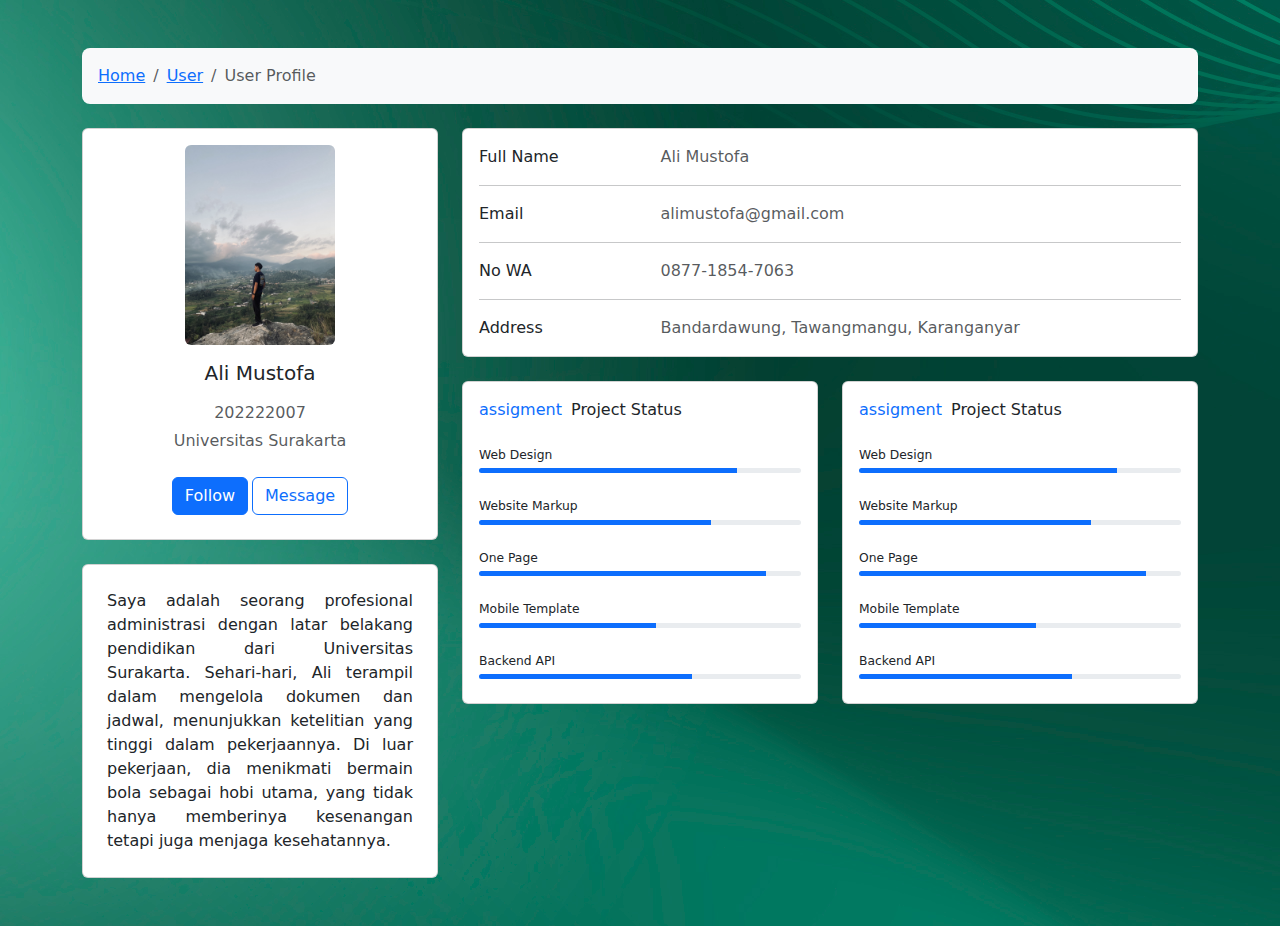
==== dashboard.html @ e3e39431 "Tugas Login PHP" ====
<!DOCTYPE html>
<html lang="en">
<head>
    <meta charset="UTF-8">
    <meta name="viewport" content="width=device-width, initial-scale=1.0">
    <link href="https://cdn.jsdelivr.net/npm/bootstrap@5.3.3/dist/css/bootstrap.min.css" rel="stylesheet" integrity="sha384-QWTKZyjpPEjISv5WaRU9OFeRpok6YctnYmDr5pNlyT2bRjXh0JMhjY6hW+ALEwIH" crossorigin="anonymous">
    <title>Document</title>
</head>
<body>
    <section style="background-image: url('./img/bg2.jpg');">
        <div class="container py-5">
          <div class="row">
            <div class="col">
              <nav aria-label="breadcrumb" class="bg-body-tertiary rounded-3 p-3 mb-4">
                <ol class="breadcrumb mb-0">
                  <li class="breadcrumb-item"><a href="#">Home</a></li>
                  <li class="breadcrumb-item"><a href="#">User</a></li>
                  <li class="breadcrumb-item active" aria-current="page">User Profile</li>
                </ol>
              </nav>
            </div>
          </div>
      
          <div class="row">
            <div class="col-lg-4">
              <div class="card mb-4">
                <div class="card-body text-center">
                  <img src="./img/ali_tugasLogin.jpg" alt="avatar"
                    class="rounded img-fluid" style="width: 150px;">
                  <h5 class="my-3">Ali Mustofa</h5>
                  <p class="text-muted mb-1">202222007</p>
                  <p class="text-muted mb-4">Universitas Surakarta</p>
                  <div class="d-flex justify-content-center mb-2">
                    <button  type="button" data-mdb-button-init data-mdb-ripple-init class="btn btn-primary">Follow</button>
                    <button  type="button" data-mdb-button-init data-mdb-ripple-init class="btn btn-outline-primary ms-1">Message</button>
                  </div>
                </div>
              </div>
              <div class="card mb-4 mb-lg-0">
                <div class="card-body p-4" style="text-align: justify;">
                    Saya adalah seorang profesional administrasi dengan latar belakang pendidikan dari Universitas Surakarta. Sehari-hari, Ali terampil dalam mengelola dokumen dan jadwal, menunjukkan ketelitian yang tinggi dalam pekerjaannya. Di luar pekerjaan, dia menikmati bermain bola sebagai hobi utama, yang tidak hanya memberinya kesenangan tetapi juga menjaga kesehatannya.


                </div>
              </div>
            </div>
            <div class="col-lg-8">
              <div class="card mb-4">
                <div class="card-body">
                  <div class="row">
                    <div class="col-sm-3">
                      <p class="mb-0">Full Name</p>
                    </div>
                    <div class="col-sm-9">
                      <p class="text-muted mb-0">Ali Mustofa</p>
                    </div>
                  </div>
                  <hr>
                  <div class="row">
                    <div class="col-sm-3">
                      <p class="mb-0">Email</p>
                    </div>
                    <div class="col-sm-9">
                      <p class="text-muted mb-0">alimustofa@gmail.com</p>
                    </div>
                  </div>
                  <hr>
                  <div class="row">
                    <div class="col-sm-3">
                      <p class="mb-0">No WA</p>
                    </div>
                    <div class="col-sm-9">
                      <p class="text-muted mb-0">0877-1854-7063</p>
                    </div>
                  </div>
                  <hr>
                  <div class="row">
                    <div class="col-sm-3">
                      <p class="mb-0">Address</p>
                    </div>
                    <div class="col-sm-9">
                      <p class="text-muted mb-0">Bandardawung, Tawangmangu, Karanganyar</p>
                    </div>
                  </div>
                </div>
              </div>
              <div class="row">
                <div class="col-md-6">
                  <div class="card mb-4 mb-md-0">
                    <div class="card-body">
                      <p class="mb-4"><span class="text-primary font-italic me-1">assigment</span> Project Status
                      </p>
                      <p class="mb-1" style="font-size: .77rem;">Web Design</p>
                      <div class="progress rounded" style="height: 5px;">
                        <div class="progress-bar" role="progressbar" style="width: 80%" aria-valuenow="80"
                          aria-valuemin="0" aria-valuemax="100"></div>
                      </div>
                      <p class="mt-4 mb-1" style="font-size: .77rem;">Website Markup</p>
                      <div class="progress rounded" style="height: 5px;">
                        <div class="progress-bar" role="progressbar" style="width: 72%" aria-valuenow="72"
                          aria-valuemin="0" aria-valuemax="100"></div>
                      </div>
                      <p class="mt-4 mb-1" style="font-size: .77rem;">One Page</p>
                      <div class="progress rounded" style="height: 5px;">
                        <div class="progress-bar" role="progressbar" style="width: 89%" aria-valuenow="89"
                          aria-valuemin="0" aria-valuemax="100"></div>
                      </div>
                      <p class="mt-4 mb-1" style="font-size: .77rem;">Mobile Template</p>
                      <div class="progress rounded" style="height: 5px;">
                        <div class="progress-bar" role="progressbar" style="width: 55%" aria-valuenow="55"
                          aria-valuemin="0" aria-valuemax="100"></div>
                      </div>
                      <p class="mt-4 mb-1" style="font-size: .77rem;">Backend API</p>
                      <div class="progress rounded mb-2" style="height: 5px;">
                        <div class="progress-bar" role="progressbar" style="width: 66%" aria-valuenow="66"
                          aria-valuemin="0" aria-valuemax="100"></div>
                      </div>
                    </div>
                  </div>
                </div>
                <div class="col-md-6">
                  <div class="card mb-4 mb-md-0">
                    <div class="card-body">
                      <p class="mb-4"><span class="text-primary font-italic me-1">assigment</span> Project Status
                      </p>
                      <p class="mb-1" style="font-size: .77rem;">Web Design</p>
                      <div class="progress rounded" style="height: 5px;">
                        <div class="progress-bar" role="progressbar" style="width: 80%" aria-valuenow="80"
                          aria-valuemin="0" aria-valuemax="100"></div>
                      </div>
                      <p class="mt-4 mb-1" style="font-size: .77rem;">Website Markup</p>
                      <div class="progress rounded" style="height: 5px;">
                        <div class="progress-bar" role="progressbar" style="width: 72%" aria-valuenow="72"
                          aria-valuemin="0" aria-valuemax="100"></div>
                      </div>
                      <p class="mt-4 mb-1" style="font-size: .77rem;">One Page</p>
                      <div class="progress rounded" style="height: 5px;">
                        <div class="progress-bar" role="progressbar" style="width: 89%" aria-valuenow="89"
                          aria-valuemin="0" aria-valuemax="100"></div>
                      </div>
                      <p class="mt-4 mb-1" style="font-size: .77rem;">Mobile Template</p>
                      <div class="progress rounded" style="height: 5px;">
                        <div class="progress-bar" role="progressbar" style="width: 55%" aria-valuenow="55"
                          aria-valuemin="0" aria-valuemax="100"></div>
                      </div>
                      <p class="mt-4 mb-1" style="font-size: .77rem;">Backend API</p>
                      <div class="progress rounded mb-2" style="height: 5px;">
                        <div class="progress-bar" role="progressbar" style="width: 66%" aria-valuenow="66"
                          aria-valuemin="0" aria-valuemax="100"></div>
                      </div>
                    </div>
                  </div>
                </div>
              </div>
            </div>
          </div>
        </div>
      </section>

      <script src="https://cdn.jsdelivr.net/npm/bootstrap@5.3.3/dist/js/bootstrap.bundle.min.js" integrity="sha384-YvpcrYf0tY3lHB60NNkmXc5s9fDVZLESaAA55NDzOxhy9GkcIdslK1eN7N6jIeHz" crossorigin="anonymous"></script>
</body>
</html>
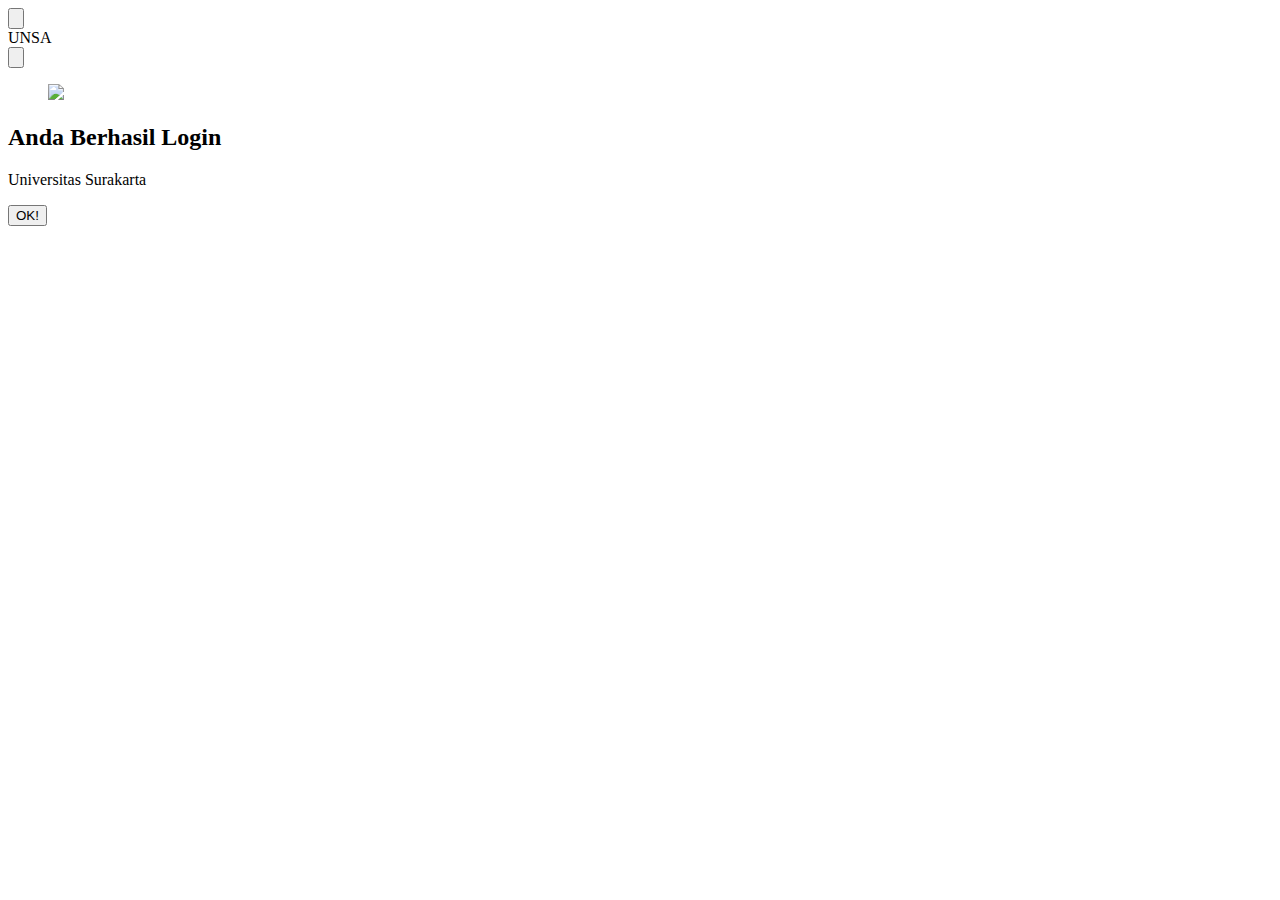
==== commit e324b0ca: ""DAH JADI"" ====
--- a/dashboard.html
+++ b/dashboard.html
@@ -1,162 +1,71 @@
-<!DOCTYPE html>
-<html lang="en">
+<!doctype html>
+<html>
 <head>
-    <meta charset="UTF-8">
-    <meta name="viewport" content="width=device-width, initial-scale=1.0">
-    <link href="https://cdn.jsdelivr.net/npm/bootstrap@5.3.3/dist/css/bootstrap.min.css" rel="stylesheet" integrity="sha384-QWTKZyjpPEjISv5WaRU9OFeRpok6YctnYmDr5pNlyT2bRjXh0JMhjY6hW+ALEwIH" crossorigin="anonymous">
-    <title>Document</title>
+  <meta charset="UTF-8">
+  <meta name="viewport" content="width=device-width, initial-scale=1.0">
+  <link href="https://cdn.jsdelivr.net/npm/daisyui@4.12.10/dist/full.min.css" rel="stylesheet" type="text/css" />
+  
 </head>
 <body>
-    <section style="background-image: url('./img/bg2.jpg');">
-        <div class="container py-5">
-          <div class="row">
-            <div class="col">
-              <nav aria-label="breadcrumb" class="bg-body-tertiary rounded-3 p-3 mb-4">
-                <ol class="breadcrumb mb-0">
-                  <li class="breadcrumb-item"><a href="#">Home</a></li>
-                  <li class="breadcrumb-item"><a href="#">User</a></li>
-                  <li class="breadcrumb-item active" aria-current="page">User Profile</li>
-                </ol>
-              </nav>
-            </div>
-          </div>
-      
-          <div class="row">
-            <div class="col-lg-4">
-              <div class="card mb-4">
-                <div class="card-body text-center">
-                  <img src="./img/ali_tugasLogin.jpg" alt="avatar"
-                    class="rounded img-fluid" style="width: 150px;">
-                  <h5 class="my-3">Ali Mustofa</h5>
-                  <p class="text-muted mb-1">202222007</p>
-                  <p class="text-muted mb-4">Universitas Surakarta</p>
-                  <div class="d-flex justify-content-center mb-2">
-                    <button  type="button" data-mdb-button-init data-mdb-ripple-init class="btn btn-primary">Follow</button>
-                    <button  type="button" data-mdb-button-init data-mdb-ripple-init class="btn btn-outline-primary ms-1">Message</button>
-                  </div>
-                </div>
-              </div>
-              <div class="card mb-4 mb-lg-0">
-                <div class="card-body p-4" style="text-align: justify;">
-                    Saya adalah seorang profesional administrasi dengan latar belakang pendidikan dari Universitas Surakarta. Sehari-hari, Ali terampil dalam mengelola dokumen dan jadwal, menunjukkan ketelitian yang tinggi dalam pekerjaannya. Di luar pekerjaan, dia menikmati bermain bola sebagai hobi utama, yang tidak hanya memberinya kesenangan tetapi juga menjaga kesehatannya.
+  <div class=" bg-slate-900 w-screen h-screen flex flex-col justify-center place-items-center">
+    <!-- Navbar -->
+    <div class="navbar bg-slate-800">
+      <div class="flex-none">
+        <button class="btn btn-square btn-ghost">
+          <svg
+            xmlns="http://www.w3.org/2000/svg"
+            fill="none"
+            viewBox="0 0 24 24"
+            class="inline-block h-5 w-5 stroke-current">
+            <path
+              stroke-linecap="round"
+              stroke-linejoin="round"
+              stroke-width="2"
+              d="M4 6h16M4 12h16M4 18h16"></path>
+          </svg>
+        </button>
+      </div>
+      <div class="flex-1">
+        <a class="btn btn-ghost text-xl">UNSA</a>
+      </div>
+      <div class="flex-none">
+        <button class="btn btn-square btn-ghost">
+          <svg
+            xmlns="http://www.w3.org/2000/svg"
+            fill="none"
+            viewBox="0 0 24 24"
+            class="inline-block h-5 w-5 stroke-current">
+            <path
+              stroke-linecap="round"
+              stroke-linejoin="round"
+              stroke-width="2"
+              d="M5 12h.01M12 12h.01M19 12h.01M6 12a1 1 0 11-2 0 1 1 0 012 0zm7 0a1 1 0 11-2 0 1 1 0 012 0zm7 0a1 1 0 11-2 0 1 1 0 012 0z"></path>
+          </svg>
+        </button>
+      </div>
+    </div>
 
-
-                </div>
-              </div>
-            </div>
-            <div class="col-lg-8">
-              <div class="card mb-4">
-                <div class="card-body">
-                  <div class="row">
-                    <div class="col-sm-3">
-                      <p class="mb-0">Full Name</p>
-                    </div>
-                    <div class="col-sm-9">
-                      <p class="text-muted mb-0">Ali Mustofa</p>
-                    </div>
-                  </div>
-                  <hr>
-                  <div class="row">
-                    <div class="col-sm-3">
-                      <p class="mb-0">Email</p>
-                    </div>
-                    <div class="col-sm-9">
-                      <p class="text-muted mb-0">alimustofa@gmail.com</p>
-                    </div>
-                  </div>
-                  <hr>
-                  <div class="row">
-                    <div class="col-sm-3">
-                      <p class="mb-0">No WA</p>
-                    </div>
-                    <div class="col-sm-9">
-                      <p class="text-muted mb-0">0877-1854-7063</p>
-                    </div>
-                  </div>
-                  <hr>
-                  <div class="row">
-                    <div class="col-sm-3">
-                      <p class="mb-0">Address</p>
-                    </div>
-                    <div class="col-sm-9">
-                      <p class="text-muted mb-0">Bandardawung, Tawangmangu, Karanganyar</p>
-                    </div>
-                  </div>
-                </div>
-              </div>
-              <div class="row">
-                <div class="col-md-6">
-                  <div class="card mb-4 mb-md-0">
-                    <div class="card-body">
-                      <p class="mb-4"><span class="text-primary font-italic me-1">assigment</span> Project Status
-                      </p>
-                      <p class="mb-1" style="font-size: .77rem;">Web Design</p>
-                      <div class="progress rounded" style="height: 5px;">
-                        <div class="progress-bar" role="progressbar" style="width: 80%" aria-valuenow="80"
-                          aria-valuemin="0" aria-valuemax="100"></div>
-                      </div>
-                      <p class="mt-4 mb-1" style="font-size: .77rem;">Website Markup</p>
-                      <div class="progress rounded" style="height: 5px;">
-                        <div class="progress-bar" role="progressbar" style="width: 72%" aria-valuenow="72"
-                          aria-valuemin="0" aria-valuemax="100"></div>
-                      </div>
-                      <p class="mt-4 mb-1" style="font-size: .77rem;">One Page</p>
-                      <div class="progress rounded" style="height: 5px;">
-                        <div class="progress-bar" role="progressbar" style="width: 89%" aria-valuenow="89"
-                          aria-valuemin="0" aria-valuemax="100"></div>
-                      </div>
-                      <p class="mt-4 mb-1" style="font-size: .77rem;">Mobile Template</p>
-                      <div class="progress rounded" style="height: 5px;">
-                        <div class="progress-bar" role="progressbar" style="width: 55%" aria-valuenow="55"
-                          aria-valuemin="0" aria-valuemax="100"></div>
-                      </div>
-                      <p class="mt-4 mb-1" style="font-size: .77rem;">Backend API</p>
-                      <div class="progress rounded mb-2" style="height: 5px;">
-                        <div class="progress-bar" role="progressbar" style="width: 66%" aria-valuenow="66"
-                          aria-valuemin="0" aria-valuemax="100"></div>
-                      </div>
-                    </div>
-                  </div>
-                </div>
-                <div class="col-md-6">
-                  <div class="card mb-4 mb-md-0">
-                    <div class="card-body">
-                      <p class="mb-4"><span class="text-primary font-italic me-1">assigment</span> Project Status
-                      </p>
-                      <p class="mb-1" style="font-size: .77rem;">Web Design</p>
-                      <div class="progress rounded" style="height: 5px;">
-                        <div class="progress-bar" role="progressbar" style="width: 80%" aria-valuenow="80"
-                          aria-valuemin="0" aria-valuemax="100"></div>
-                      </div>
-                      <p class="mt-4 mb-1" style="font-size: .77rem;">Website Markup</p>
-                      <div class="progress rounded" style="height: 5px;">
-                        <div class="progress-bar" role="progressbar" style="width: 72%" aria-valuenow="72"
-                          aria-valuemin="0" aria-valuemax="100"></div>
-                      </div>
-                      <p class="mt-4 mb-1" style="font-size: .77rem;">One Page</p>
-                      <div class="progress rounded" style="height: 5px;">
-                        <div class="progress-bar" role="progressbar" style="width: 89%" aria-valuenow="89"
-                          aria-valuemin="0" aria-valuemax="100"></div>
-                      </div>
-                      <p class="mt-4 mb-1" style="font-size: .77rem;">Mobile Template</p>
-                      <div class="progress rounded" style="height: 5px;">
-                        <div class="progress-bar" role="progressbar" style="width: 55%" aria-valuenow="55"
-                          aria-valuemin="0" aria-valuemax="100"></div>
-                      </div>
-                      <p class="mt-4 mb-1" style="font-size: .77rem;">Backend API</p>
-                      <div class="progress rounded mb-2" style="height: 5px;">
-                        <div class="progress-bar" role="progressbar" style="width: 66%" aria-valuenow="66"
-                          aria-valuemin="0" aria-valuemax="100"></div>
-                      </div>
-                    </div>
-                  </div>
-                </div>
-              </div>
+    <!-- main -->
+    <div class=" w-screen h-screen flex flex-col justify-center place-items-center">
+        <div class="card lg:card-side bg-slate-800 shadow-xl">
+          <figure class=" w-[200px]">
+            <img
+              src="./img/bg-unsa2.png"
+              />
+          </figure>
+          <div class="card-body">
+            <h2 class="card-title text-white text-3xl">Anda Berhasil Login</h2>
+            <p>Universitas Surakarta</p>
+            <div class="card-actions justify-end">
+              <a href="./">
+                <button class="btn btn-primary">OK!</button>
+              </a>
             </div>
           </div>
         </div>
-      </section>
+      </div>
+    </div>
 
-      <script src="https://cdn.jsdelivr.net/npm/bootstrap@5.3.3/dist/js/bootstrap.bundle.min.js" integrity="sha384-YvpcrYf0tY3lHB60NNkmXc5s9fDVZLESaAA55NDzOxhy9GkcIdslK1eN7N6jIeHz" crossorigin="anonymous"></script>
+  <script src="https://cdn.tailwindcss.com"></script>
 </body>
 </html>